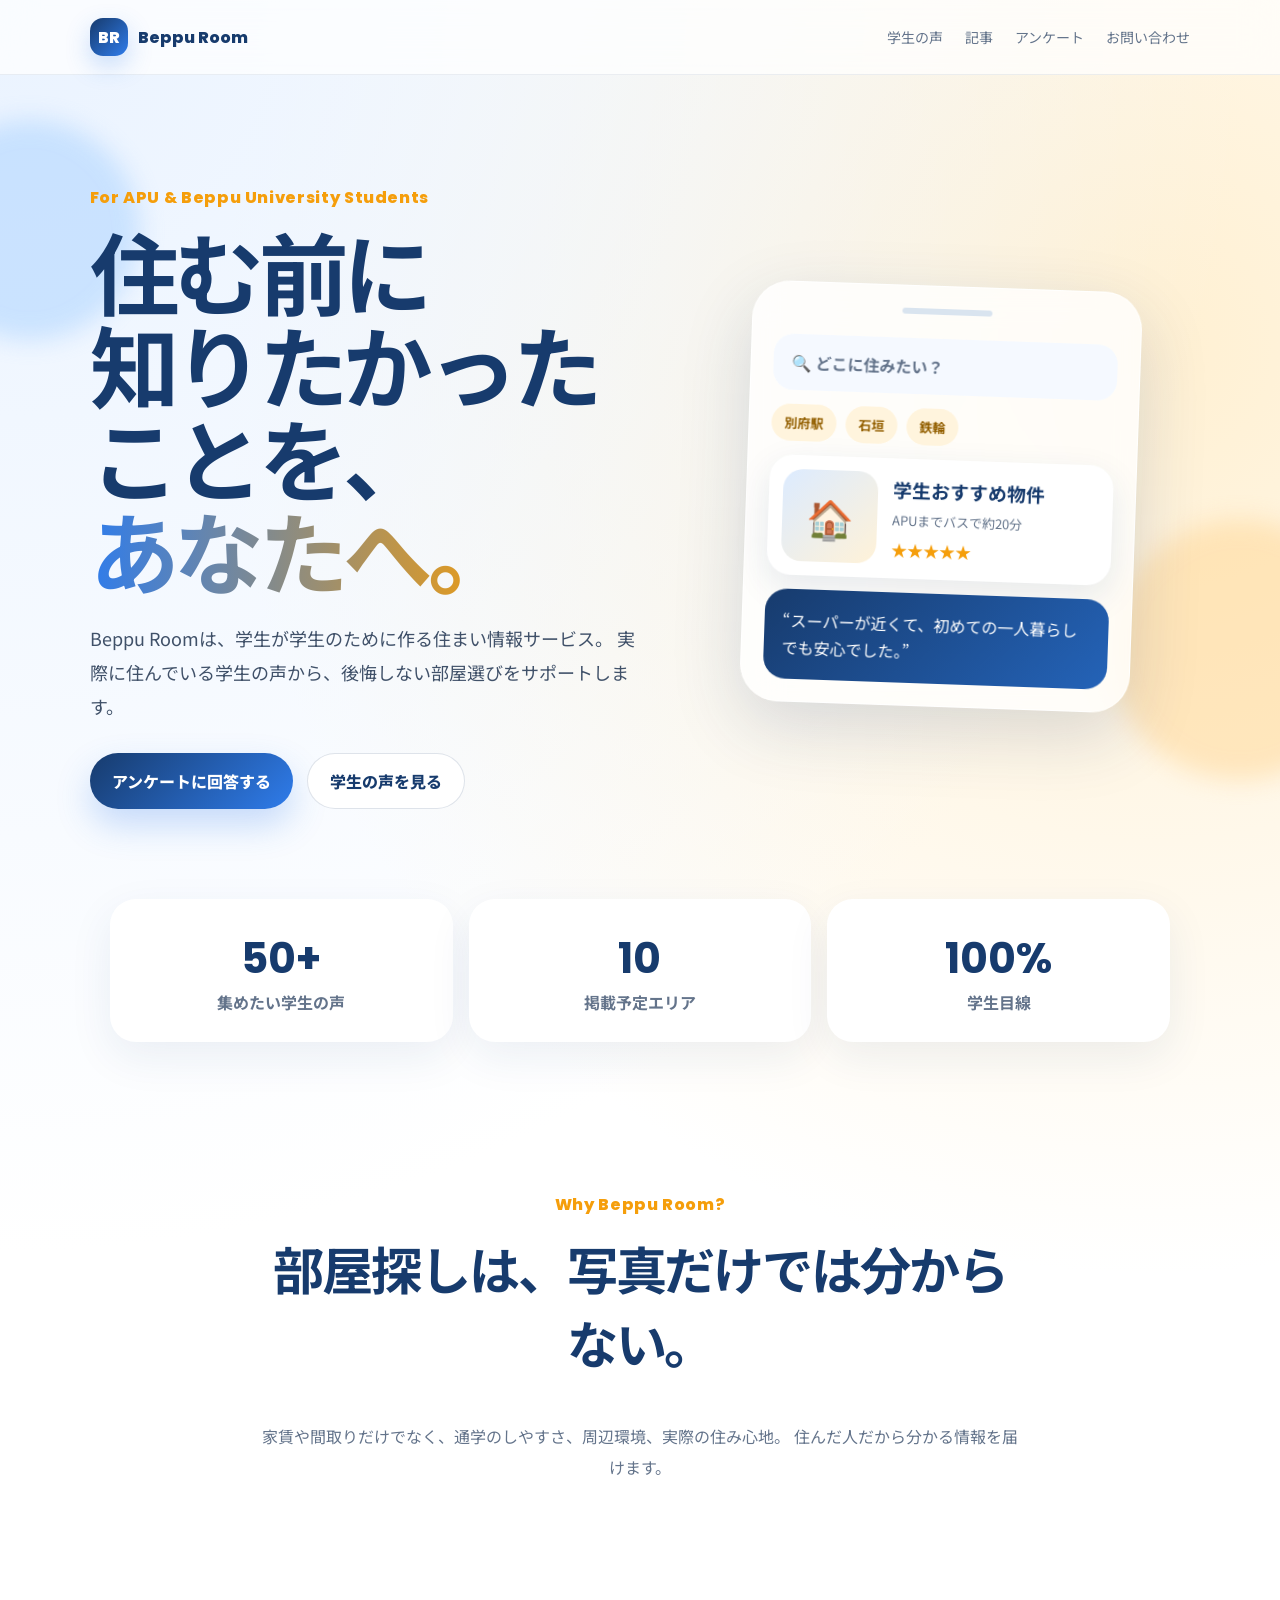
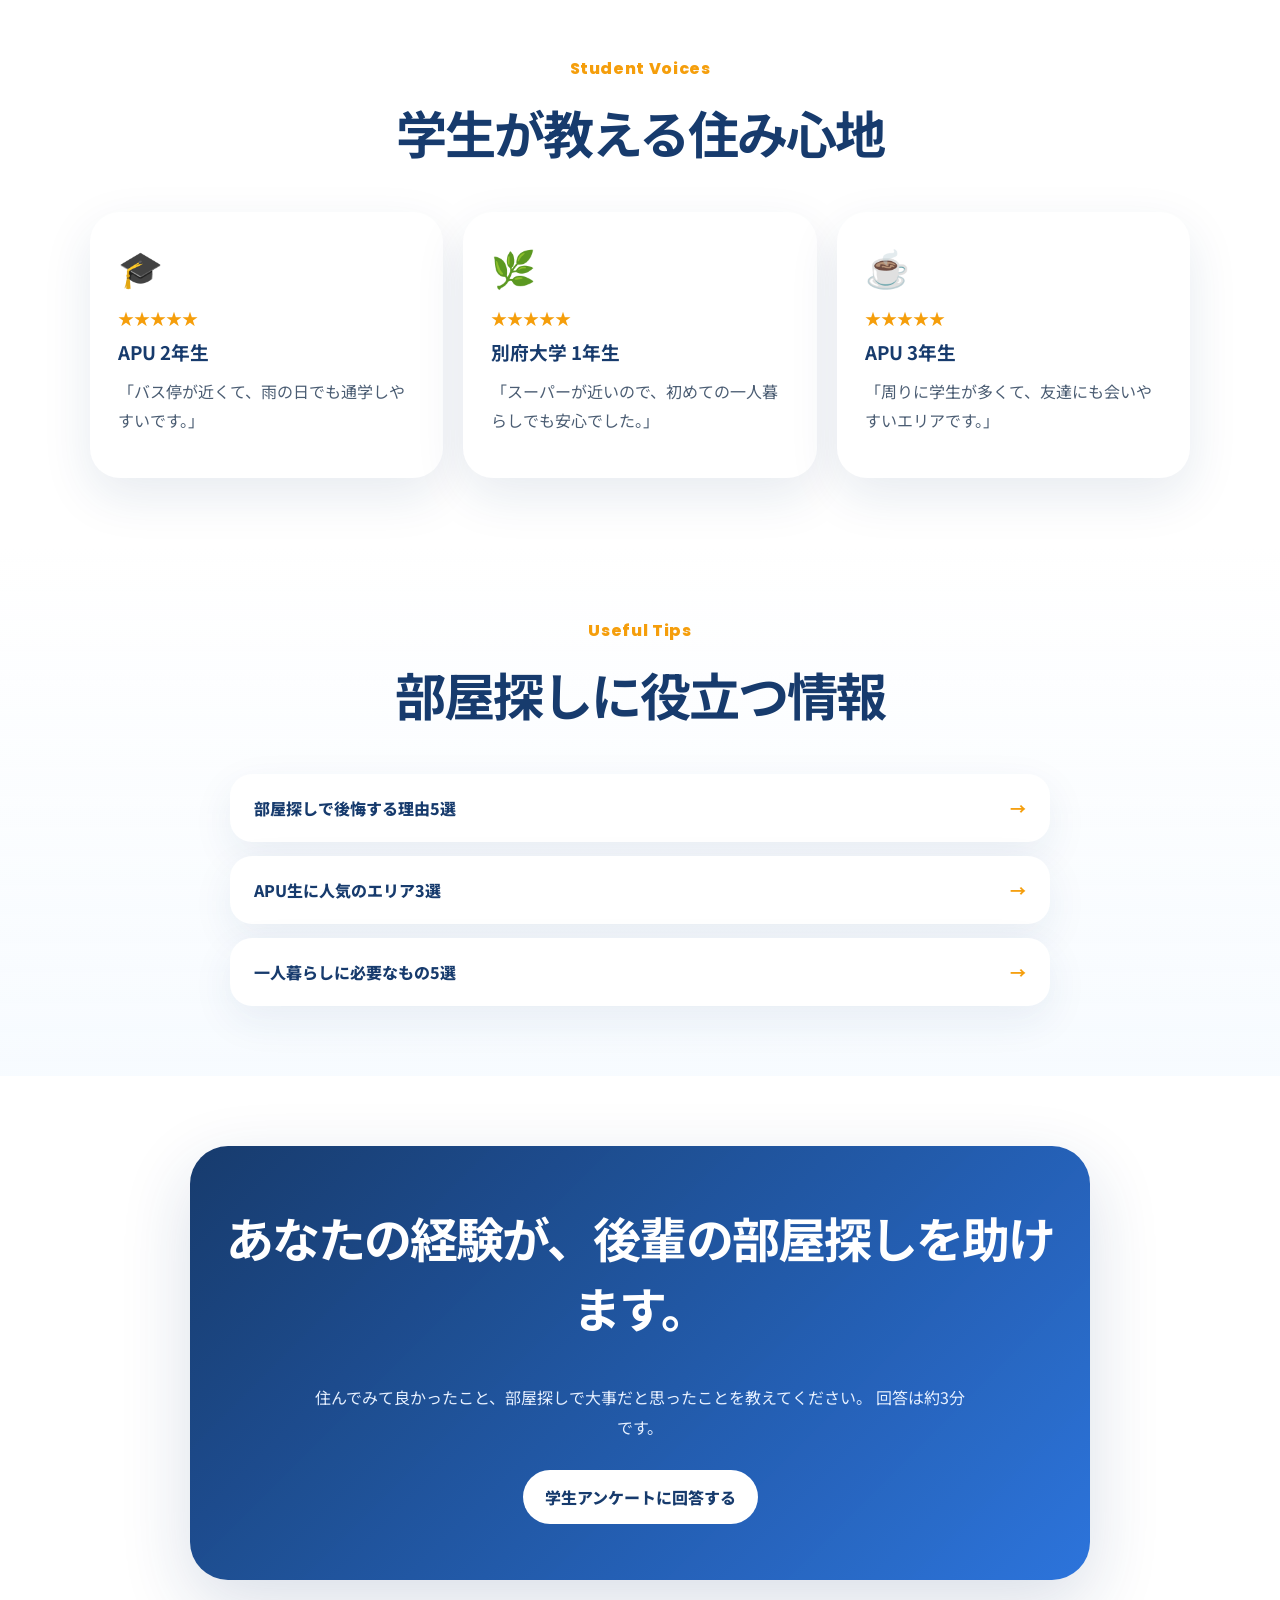
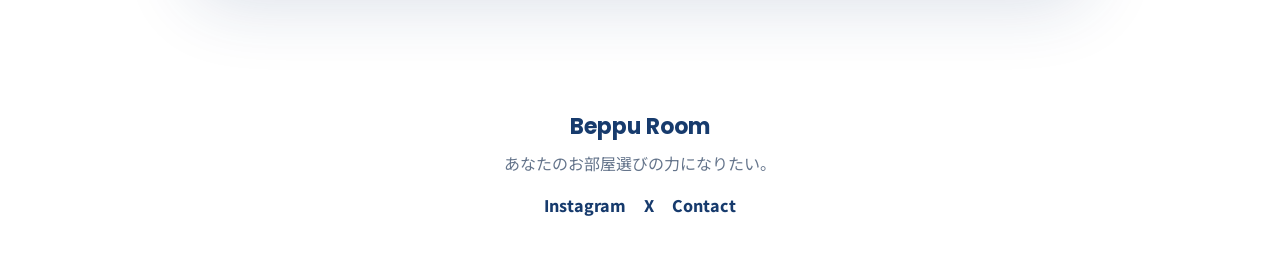
==== index.html @ f5c53315 "Update index.html" ====
<!DOCTYPE html>
<html lang="ja">
<head>
  <meta charset="UTF-8" />
  <meta name="viewport" content="width=device-width, initial-scale=1.0" />
  <title>Beppu Room｜学生が学生のために作る住まい情報サービス</title>
  <meta name="description" content="Beppu Roomは、APU生・別府大学生のための学生目線の住まい情報サービスです。実際に住んでいる学生の声をもとに、後悔しない部屋選びをサポートします。" />
  <link rel="preconnect" href="https://fonts.googleapis.com">
  <link rel="preconnect" href="https://fonts.gstatic.com" crossorigin>
  <link href="https://fonts.googleapis.com/css2?family=Noto+Sans+JP:wght@400;500;700;900&family=Poppins:wght@600;700;800&display=swap" rel="stylesheet">
  <link rel="stylesheet" href="style.css" />
</head>

<body>
  <div class="bg-orb orb-1"></div>
  <div class="bg-orb orb-2"></div>

  <header class="site-header">
    <a class="brand" href="#">
      <span class="brand-mark">BR</span>
      <span>Beppu Room</span>
    </a>
    <nav class="nav">
      <a href="#voices">学生の声</a>
      <a href="#articles">記事</a>
      <a href="#survey">アンケート</a>
    <a href="https://docs.google.com/forms/d/e/1FAIpQLScsuQRClnNTGpKtLTmwttToBFyuq8isGd-wOJEtZj_LaMJjyg/viewform" target="_blank">お問い合わせ</a>
    </nav>
  </header>

  <main>
    <section class="hero">
      <div class="hero-copy reveal">
        <p class="eyebrow">For APU & Beppu University Students</p>
        <h1>住む前に<br>知りたかったことを、<br><span>あなたへ。</span></h1>
        <p class="lead">
          Beppu Roomは、学生が学生のために作る住まい情報サービス。
          実際に住んでいる学生の声から、後悔しない部屋選びをサポートします。
        </p>
        <div class="hero-actions">
          <a class="btn primary" href="#survey">アンケートに回答する</a>
          <a class="btn ghost" href="#voices">学生の声を見る</a>
        </div>
      </div>

      <div class="hero-card reveal delay-1">
        <div class="mock-phone">
          <div class="phone-top"></div>
          <div class="search-box">🔍 どこに住みたい？</div>
          <div class="chips">
            <span>別府駅</span><span>石垣</span><span>鉄輪</span>
          </div>
          <div class="room-card">
            <div class="room-photo">🏠</div>
            <div>
              <h3>学生おすすめ物件</h3>
              <p>APUまでバスで約20分</p>
              <strong>★★★★★</strong>
            </div>
          </div>
          <div class="mini-voice">
            “スーパーが近くて、初めての一人暮らしでも安心でした。”
          </div>
        </div>
      </div>
    </section>

    <section class="stats reveal">
      <div><strong>50+</strong><span>集めたい学生の声</span></div>
      <div><strong>10</strong><span>掲載予定エリア</span></div>
      <div><strong>100%</strong><span>学生目線</span></div>
    </section>

    <section class="section" id="why">
      <div class="section-head reveal">
        <p class="eyebrow">Why Beppu Room?</p>
        <h2>部屋探しは、写真だけでは分からない。</h2>
        <p>
          家賃や間取りだけでなく、通学のしやすさ、周辺環境、実際の住み心地。
          住んだ人だから分かる情報を届けます。
        </p>
      </div>
    </section>

    <section class="section" id="voices">
      <div class="section-head reveal">
        <p class="eyebrow">Student Voices</p>
        <h2>学生が教える住み心地</h2>
      </div>

      <div class="voice-grid">
        <article class="voice-card reveal">
          <div class="avatar">🎓</div>
          <p class="stars">★★★★★</p>
          <h3>APU 2年生</h3>
          <p>「バス停が近くて、雨の日でも通学しやすいです。」</p>
        </article>

        <article class="voice-card reveal delay-1">
          <div class="avatar">🌿</div>
          <p class="stars">★★★★★</p>
          <h3>別府大学 1年生</h3>
          <p>「スーパーが近いので、初めての一人暮らしでも安心でした。」</p>
        </article>

        <article class="voice-card reveal delay-2">
          <div class="avatar">☕</div>
          <p class="stars">★★★★★</p>
          <h3>APU 3年生</h3>
          <p>「周りに学生が多くて、友達にも会いやすいエリアです。」</p>
        </article>
      </div>
    </section>

    <section class="section articles" id="articles">
      <div class="section-head reveal">
        <p class="eyebrow">Useful Tips</p>
        <h2>部屋探しに役立つ情報</h2>
      </div>

      <div class="article-list reveal">
        <a href="#">部屋探しで後悔する理由5選 <span>→</span></a>
        <a href="#">APU生に人気のエリア3選 <span>→</span></a>
        <a href="#">一人暮らしに必要なもの5選 <span>→</span></a>
      </div>
    </section>

    <section class="survey" id="survey">
      <div class="survey-box reveal">
        <h2>あなたの経験が、後輩の部屋探しを助けます。</h2>
        <p>
          住んでみて良かったこと、部屋探しで大事だと思ったことを教えてください。
          回答は約3分です。
        </p>
        <a class="btn primary" href="https://docs.google.com/forms/d/e/1FAIpQLSe6W5Lo5Qr8EbfXgJIFa2nky5WKXcqSsLE8jbORk5EnAZ9eaQ/viewform?usp=header" target="_blank" rel="noopener">
          学生アンケートに回答する
        </a>
      </div>
    </section>
  </main>

  <footer class="footer">
    <strong>Beppu Room</strong>
    <p>あなたのお部屋選びの力になりたい。</p>
    <div class="footer-links">
      <a href="https://www.instagram.com/" target="_blank" rel="noopener">Instagram</a>
      <a href="https://x.com/" target="_blank" rel="noopener">X</a>
      <a href="mailto:beppuroom0707@outlook.jp">Contact</a>
    </div>
  </footer>

  <script src="script.js"></script>
</body>
</html>
---- style.css ----
:root{
  --navy:#173B6D;
  --blue:#2F7CEB;
  --orange:#F59E0B;
  --cream:#FFF7EA;
  --text:#14213D;
  --muted:#64748B;
  --white:#fff;
  --shadow:0 24px 70px rgba(23,59,109,.16);
}

*{box-sizing:border-box}
html{scroll-behavior:smooth}
body{
  margin:0;
  font-family:"Noto Sans JP",sans-serif;
  color:var(--text);
  background:
    radial-gradient(circle at top left, #eaf3ff 0, transparent 34%),
    radial-gradient(circle at 90% 10%, #fff0d2 0, transparent 28%),
    #fff;
  overflow-x:hidden;
}

a{text-decoration:none;color:inherit}
.bg-orb{
  position:fixed;
  border-radius:999px;
  filter:blur(12px);
  opacity:.45;
  z-index:-1;
}
.orb-1{width:220px;height:220px;background:#9dccff;top:120px;left:-80px}
.orb-2{width:260px;height:260px;background:#ffd28a;right:-90px;bottom:120px}

.site-header{
  position:sticky;
  top:0;
  z-index:10;
  display:flex;
  justify-content:space-between;
  align-items:center;
  padding:18px 7vw;
  backdrop-filter:blur(18px);
  background:rgba(255,255,255,.72);
  border-bottom:1px solid rgba(23,59,109,.08);
}
.brand{
  display:flex;
  align-items:center;
  gap:10px;
  font-family:"Poppins",sans-serif;
  font-weight:800;
  color:var(--navy);
}
.brand-mark{
  width:38px;height:38px;
  display:grid;place-items:center;
  border-radius:13px;
  color:white;
  background:linear-gradient(135deg,var(--navy),var(--blue));
  box-shadow:0 10px 24px rgba(47,124,235,.25);
}
.nav{display:flex;gap:22px;font-size:14px;color:var(--muted)}
.nav a:hover{color:var(--navy)}

.hero{
  min-height:calc(100vh - 76px);
  display:grid;
  grid-template-columns:1.05fr .95fr;
  gap:50px;
  align-items:center;
  padding:70px 7vw 50px;
}
.eyebrow{
  margin:0 0 14px;
  color:var(--orange);
  font-family:"Poppins",sans-serif;
  font-weight:800;
  letter-spacing:.04em;
}
h1,h2,h3,p{margin-top:0}
h1{
  font-size:clamp(44px,7vw,92px);
  line-height:1.04;
  letter-spacing:-.06em;
  margin-bottom:24px;
  color:var(--navy);
}
h1 span{
  background:linear-gradient(90deg,var(--blue),var(--orange));
  -webkit-background-clip:text;
  color:transparent;
}
.lead{
  max-width:620px;
  font-size:18px;
  line-height:1.9;
  color:#405169;
  margin-bottom:30px;
}
.hero-actions{display:flex;gap:14px;flex-wrap:wrap}
.btn{
  display:inline-flex;
  align-items:center;
  justify-content:center;
  padding:15px 22px;
  border-radius:999px;
  font-weight:800;
  transition:.25s ease;
}
.btn.primary{
  color:white;
  background:linear-gradient(135deg,var(--navy),var(--blue));
  box-shadow:0 16px 34px rgba(47,124,235,.25);
}
.btn.ghost{
  background:white;
  border:1px solid rgba(23,59,109,.14);
  color:var(--navy);
}
.btn:hover{transform:translateY(-3px)}

.hero-card{display:flex;justify-content:center}
.mock-phone{
  width:min(390px,100%);
  border-radius:38px;
  padding:22px;
  background:rgba(255,255,255,.78);
  border:1px solid rgba(255,255,255,.9);
  box-shadow:var(--shadow);
  backdrop-filter:blur(20px);
  transform:rotate(2deg);
}
.phone-top{
  width:90px;height:6px;border-radius:99px;
  background:#d9e4ef;
  margin:0 auto 24px;
}
.search-box{
  padding:16px 18px;
  border-radius:20px;
  background:#f5f9ff;
  color:#64748B;
  font-weight:700;
}
.chips{display:flex;gap:9px;flex-wrap:wrap;margin:14px 0}
.chips span{
  padding:9px 13px;border-radius:999px;
  background:#fff4dd;color:#935f00;font-weight:700;font-size:13px;
}
.room-card{
  display:grid;
  grid-template-columns:95px 1fr;
  gap:15px;
  align-items:center;
  padding:14px;
  border-radius:24px;
  background:white;
  box-shadow:0 12px 35px rgba(23,59,109,.1);
}
.room-photo{
  height:92px;border-radius:20px;
  background:linear-gradient(135deg,#dcebff,#fff2d8);
  display:grid;place-items:center;
  font-size:38px;
}
.room-card h3{margin:0 0 8px;color:var(--navy)}
.room-card p{font-size:13px;color:var(--muted);margin:0 0 8px}
.room-card strong{color:var(--orange)}
.mini-voice{
  margin-top:14px;
  padding:18px;
  border-radius:22px;
  background:linear-gradient(135deg,var(--navy),#2463b8);
  color:white;
  line-height:1.7;
}

.stats{
  width:min(1060px,86vw);
  margin:0 auto 80px;
  display:grid;
  grid-template-columns:repeat(3,1fr);
  gap:16px;
}
.stats div{
  background:white;
  padding:28px;
  border-radius:26px;
  box-shadow:0 15px 44px rgba(23,59,109,.08);
  text-align:center;
}
.stats strong{
  display:block;
  font-family:"Poppins",sans-serif;
  font-size:42px;
  color:var(--navy);
}
.stats span{color:var(--muted);font-weight:700}

.section{padding:70px 7vw}
.section-head{
  max-width:760px;
  margin:0 auto 34px;
  text-align:center;
}
.section-head h2{
  font-size:clamp(30px,4vw,52px);
  color:var(--navy);
  letter-spacing:-.04em;
}
.section-head p:not(.eyebrow){
  color:var(--muted);
  line-height:1.9;
}

.voice-grid{
  display:grid;
  grid-template-columns:repeat(3,1fr);
  gap:20px;
}
.voice-card{
  background:white;
  border-radius:30px;
  padding:28px;
  box-shadow:0 18px 50px rgba(23,59,109,.1);
  transition:.25s ease;
}
.voice-card:hover{transform:translateY(-6px)}
.avatar{font-size:36px}
.stars{color:var(--orange);font-weight:900;margin:14px 0 8px}
.voice-card h3{color:var(--navy);margin-bottom:12px}
.voice-card p:last-child{color:#4b5d73;line-height:1.8}

.articles{
  background:linear-gradient(180deg,transparent,#f7fbff);
}
.article-list{
  width:min(820px,100%);
  margin:auto;
  display:grid;
  gap:14px;
}
.article-list a{
  display:flex;
  justify-content:space-between;
  align-items:center;
  padding:22px 24px;
  border-radius:22px;
  background:white;
  box-shadow:0 14px 40px rgba(23,59,109,.08);
  font-weight:800;
  color:var(--navy);
}
.article-list span{color:var(--orange)}

.survey{padding:70px 7vw 90px}
.survey-box{
  width:min(900px,100%);
  margin:auto;
  text-align:center;
  padding:56px 32px;
  border-radius:38px;
  background:
    linear-gradient(135deg,rgba(23,59,109,.92),rgba(47,124,235,.88)),
    var(--navy);
  color:white;
  box-shadow:var(--shadow);
}
.survey-box h2{
  font-size:clamp(28px,4vw,48px);
  letter-spacing:-.04em;
}
.survey-box p{max-width:660px;margin:0 auto 28px;line-height:1.9;color:#e6f0ff}
.survey-box .btn.primary{
  background:white;color:var(--navy);box-shadow:none;
}

.footer{
  padding:40px 7vw;
  text-align:center;
  color:var(--muted);
}
.footer strong{
  display:block;
  color:var(--navy);
  font-family:"Poppins",sans-serif;
  font-size:22px;
  margin-bottom:8px;
}
.footer-links{
  display:flex;
  justify-content:center;
  gap:18px;
  margin-top:18px;
}
.footer-links a{color:var(--navy);font-weight:800}

.reveal{
  opacity:0;
  transform:translateY(28px);
  transition:opacity .7s ease, transform .7s ease;
}
.reveal.active{
  opacity:1;
  transform:translateY(0);
}
.delay-1{transition-delay:.12s}
.delay-2{transition-delay:.24s}

@media (max-width:860px){
  .nav{display:none}
  .hero{
    grid-template-columns:1fr;
    padding-top:46px;
  }
  .hero-card{order:-1}
  .mock-phone{transform:none}
  .stats,.voice-grid{grid-template-columns:1fr}
  .stats{margin-bottom:40px}
  .site-header{padding:14px 5vw}
  .section,.survey{padding-left:5vw;padding-right:5vw}
}
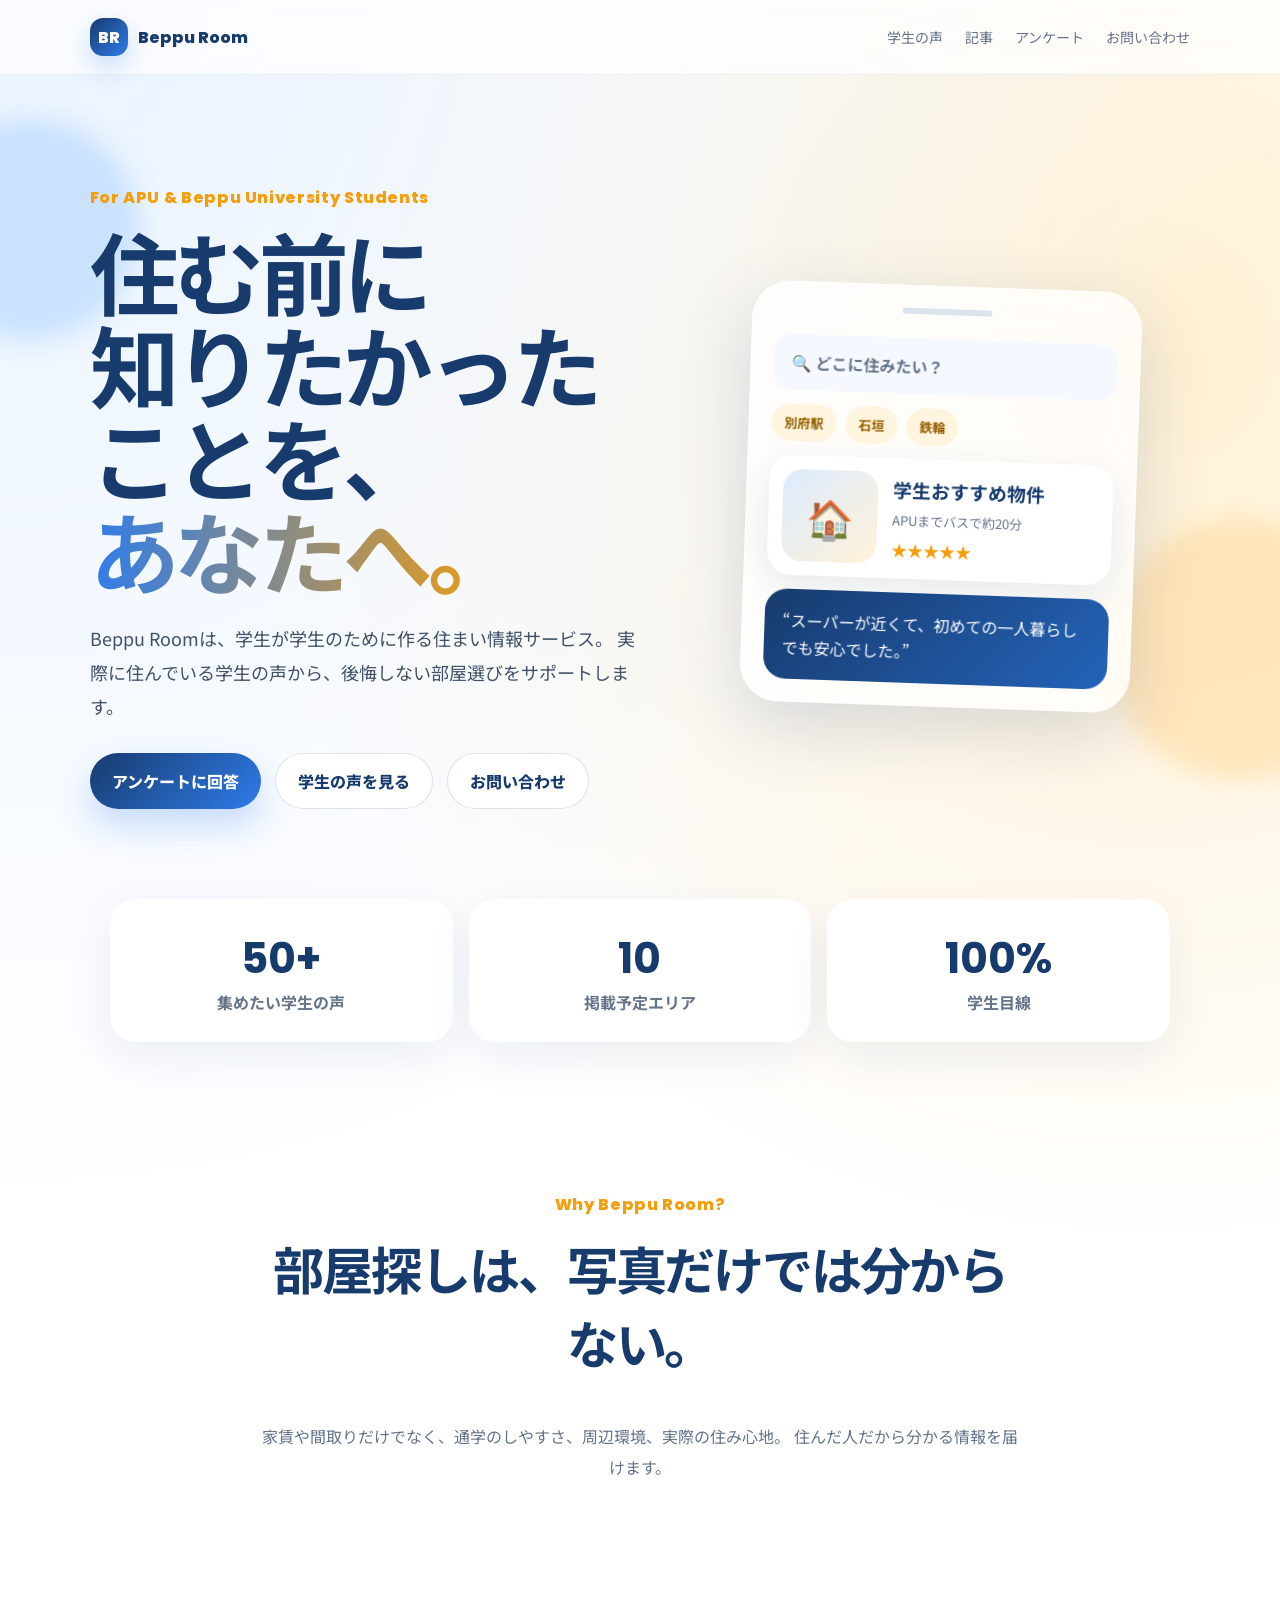
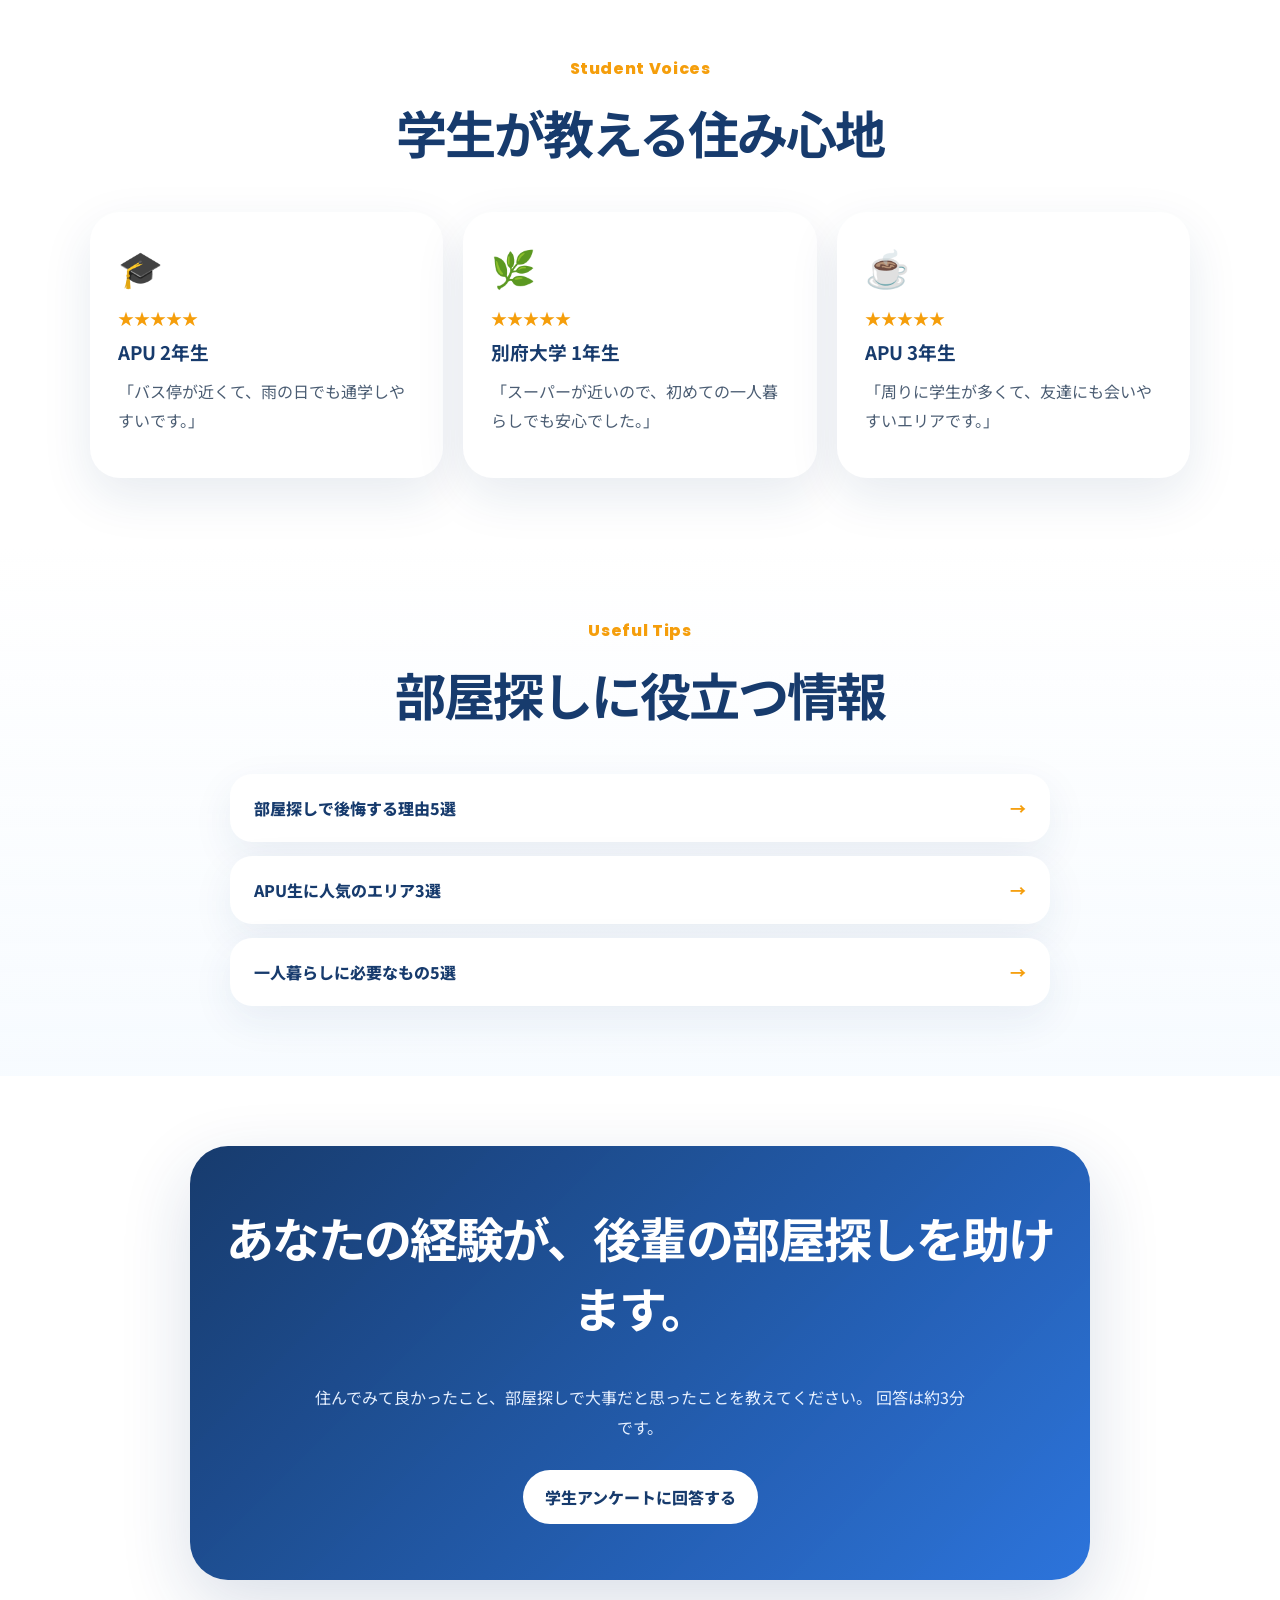
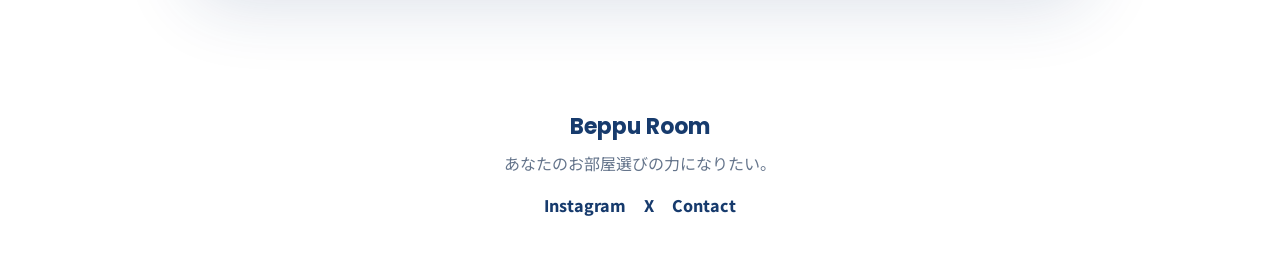
==== commit 246dd6ae: "お問い合わせボタンを追加" ====
--- a/index.html
+++ b/index.html
@@ -24,7 +24,7 @@
       <a href="#voices">学生の声</a>
       <a href="#articles">記事</a>
       <a href="#survey">アンケート</a>
-    <a href="https://docs.google.com/forms/d/e/1FAIpQLScsuQRClnNTGpKtLTmwttToBFyuq8isGd-wOJEtZj_LaMJjyg/viewform" target="_blank">お問い合わせ</a>
+ <a href="https://docs.google.com/forms/d/e/1FAIpQLScsuQRClnNTGpKtLTmwttToBFyuq8isGd-wOJEtZj_LaMJjyg/viewform" target="_blank">お問い合わせ</a>
     </nav>
   </header>
 
@@ -37,10 +37,13 @@
           Beppu Roomは、学生が学生のために作る住まい情報サービス。
           実際に住んでいる学生の声から、後悔しない部屋選びをサポートします。
         </p>
-        <div class="hero-actions">
-          <a class="btn primary" href="#survey">アンケートに回答する</a>
-          <a class="btn ghost" href="#voices">学生の声を見る</a>
-        </div>
+      <div class="hero-actions">
+    <a class="btn primary" href="#survey">アンケートに回答</a>
+    <a class="btn ghost" href="#voices">学生の声を見る</a>
+    <a class="btn ghost" href="https://docs.google.com/forms/d/e/1FAIpQLScsuQRClnNTGpKtLTmwttToBFyuq8isGd-wOJEtZj_LaMJjyg/viewform" target="_blank">
+        お問い合わせ
+    </a>
+</div>
       </div>
 
       <div class="hero-card reveal delay-1">
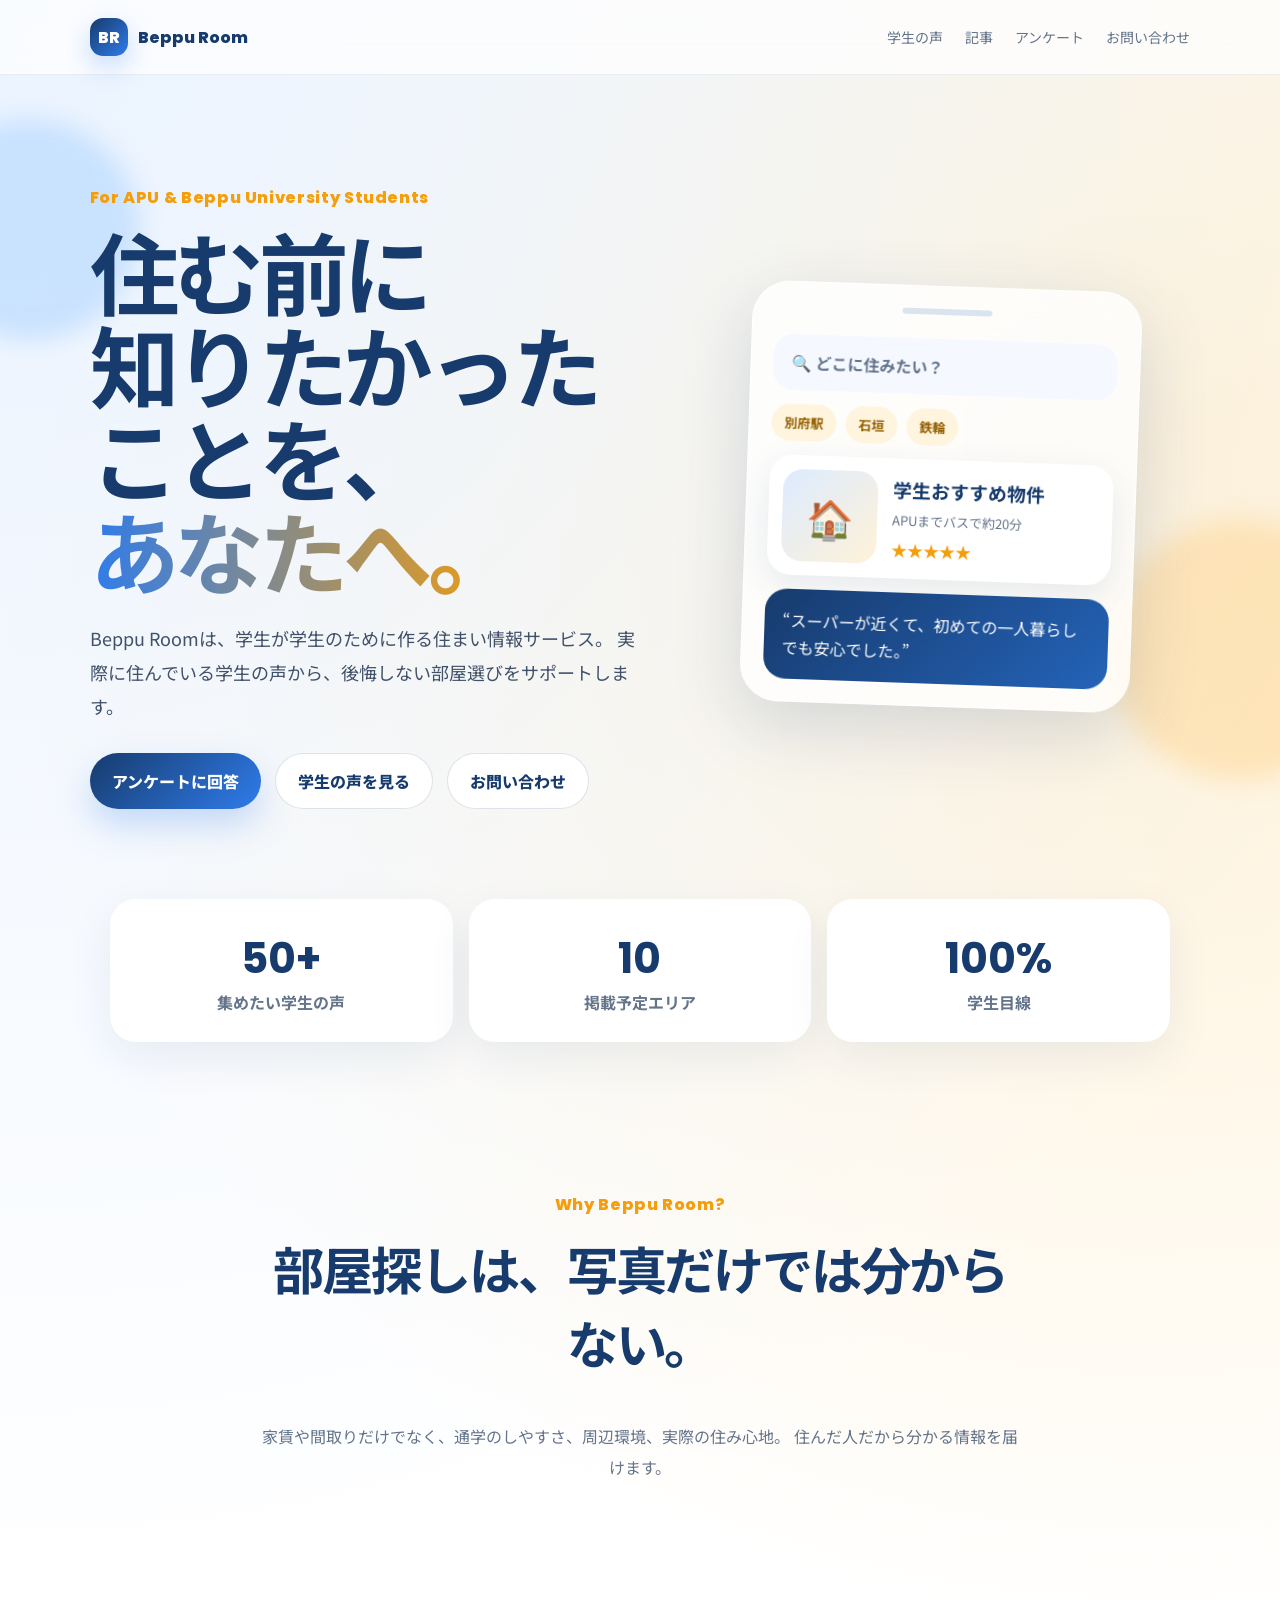
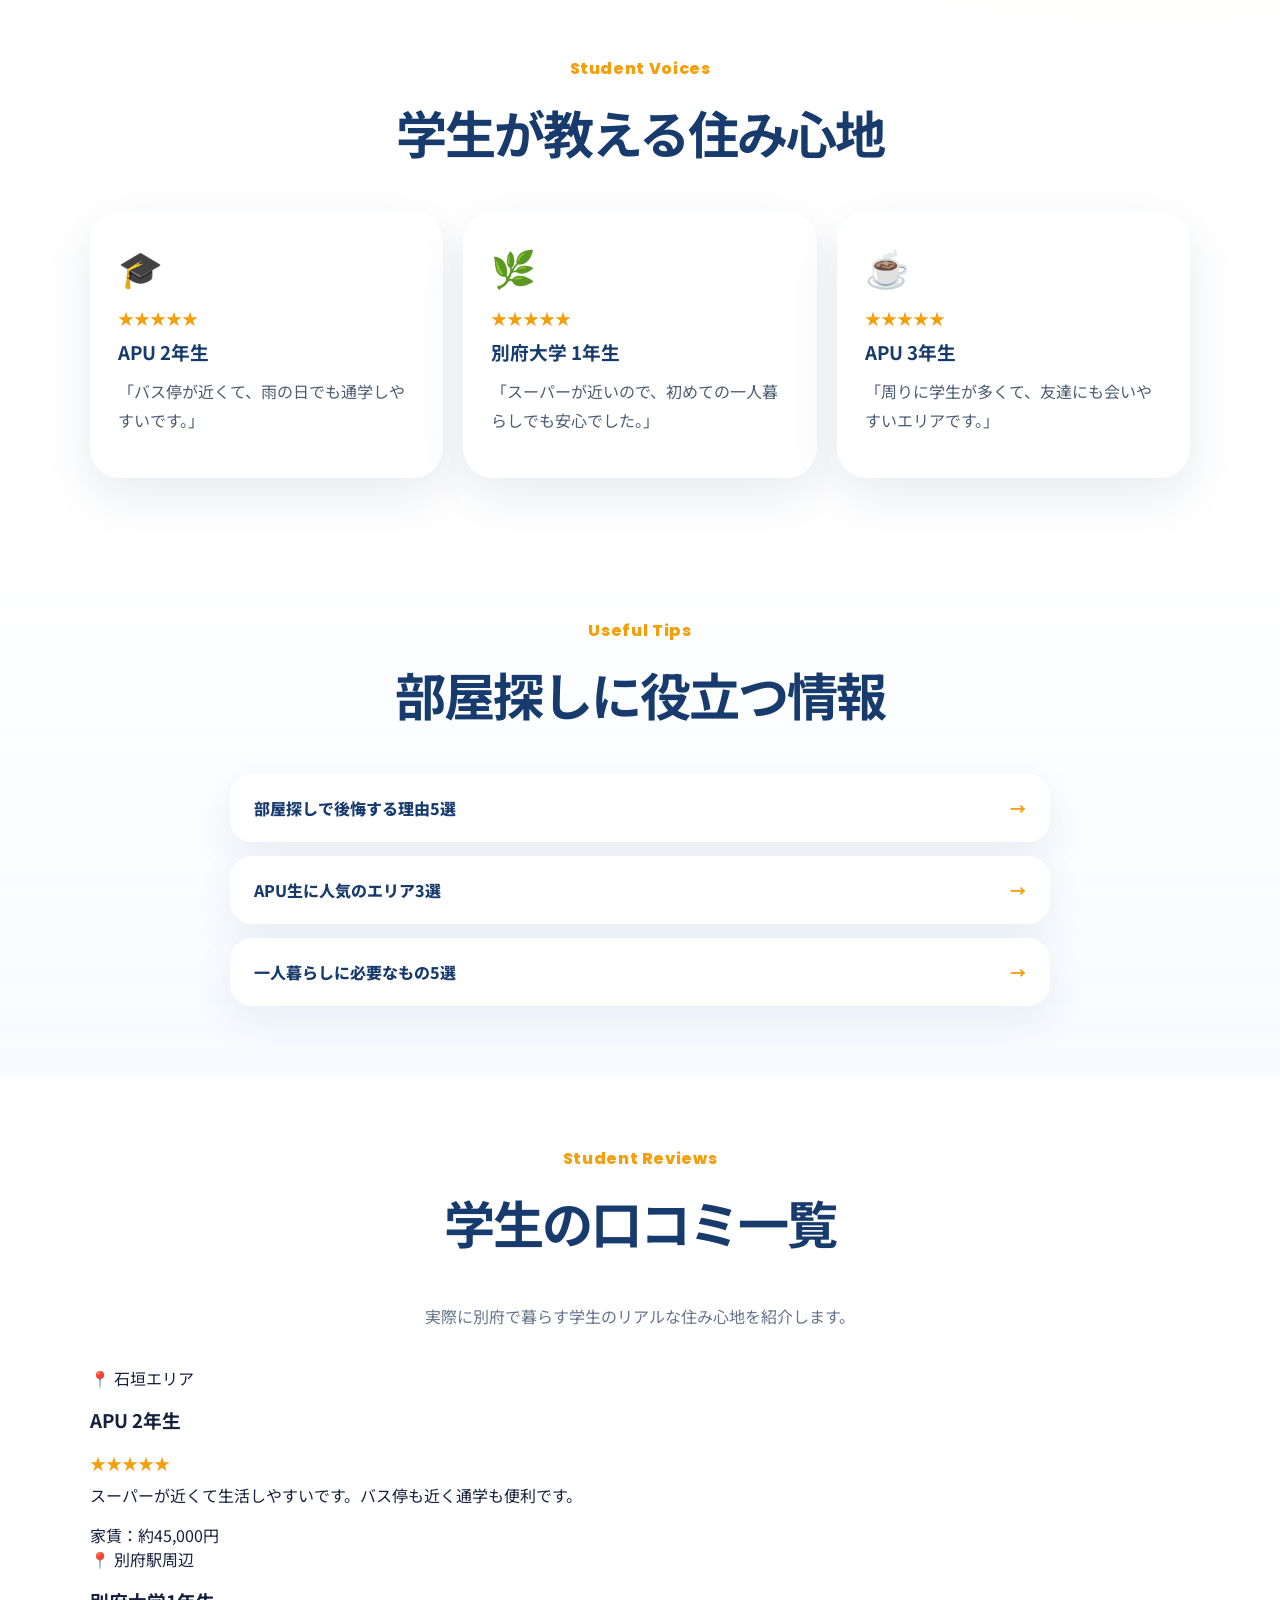
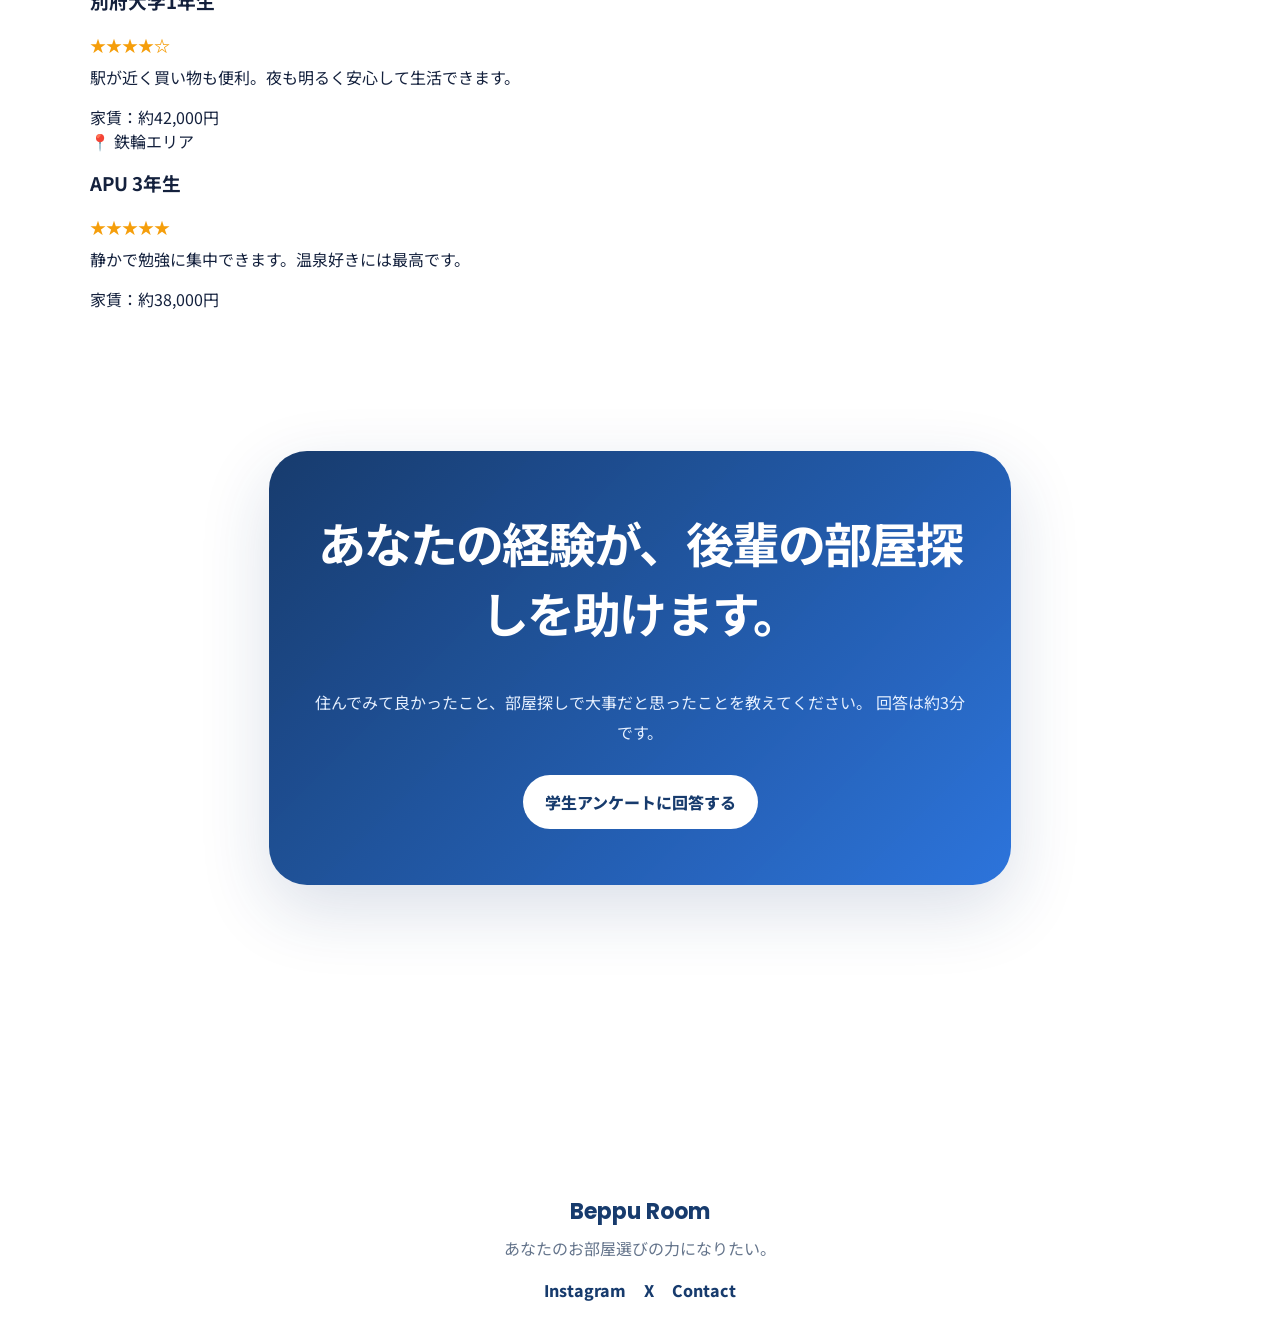
==== commit 787bd650: "学生口コミ一覧を追加" ====
--- a/index.html
+++ b/index.html
@@ -128,6 +128,47 @@
       </div>
     </section>
 
+  
+
+<section class="survey" id="survey">
+
+<section class="reviews" id="reviews">
+  <div class="section-head reveal">
+    <p class="eyebrow">Student Reviews</p>
+    <h2>学生の口コミ一覧</h2>
+    <p>実際に別府で暮らす学生のリアルな住み心地を紹介します。</p>
+  </div>
+
+  <div class="review-grid reveal">
+    <article class="review-card">
+      <p class="review-area">📍 石垣エリア</p>
+      <h3>APU 2年生</h3>
+      <p class="stars">★★★★★</p>
+      <p>スーパーが近くて生活しやすいです。バス停も近く通学も便利です。</p>
+      <span>家賃：約45,000円</span>
+    </article>
+
+    <article class="review-card">
+      <p class="review-area">📍 別府駅周辺</p>
+      <h3>別府大学1年生</h3>
+      <p class="stars">★★★★☆</p>
+      <p>駅が近く買い物も便利。夜も明るく安心して生活できます。</p>
+      <span>家賃：約42,000円</span>
+    </article>
+
+    <article class="review-card">
+      <p class="review-area">📍 鉄輪エリア</p>
+      <h3>APU 3年生</h3>
+      <p class="stars">★★★★★</p>
+      <p>静かで勉強に集中できます。温泉好きには最高です。</p>
+      <span>家賃：約38,000円</span>
+    </article>
+
+
+  </div>
+</section>
+
+<section class="survey" id="survey">
     <section class="survey" id="survey">
       <div class="survey-box reveal">
         <h2>あなたの経験が、後輩の部屋探しを助けます。</h2>
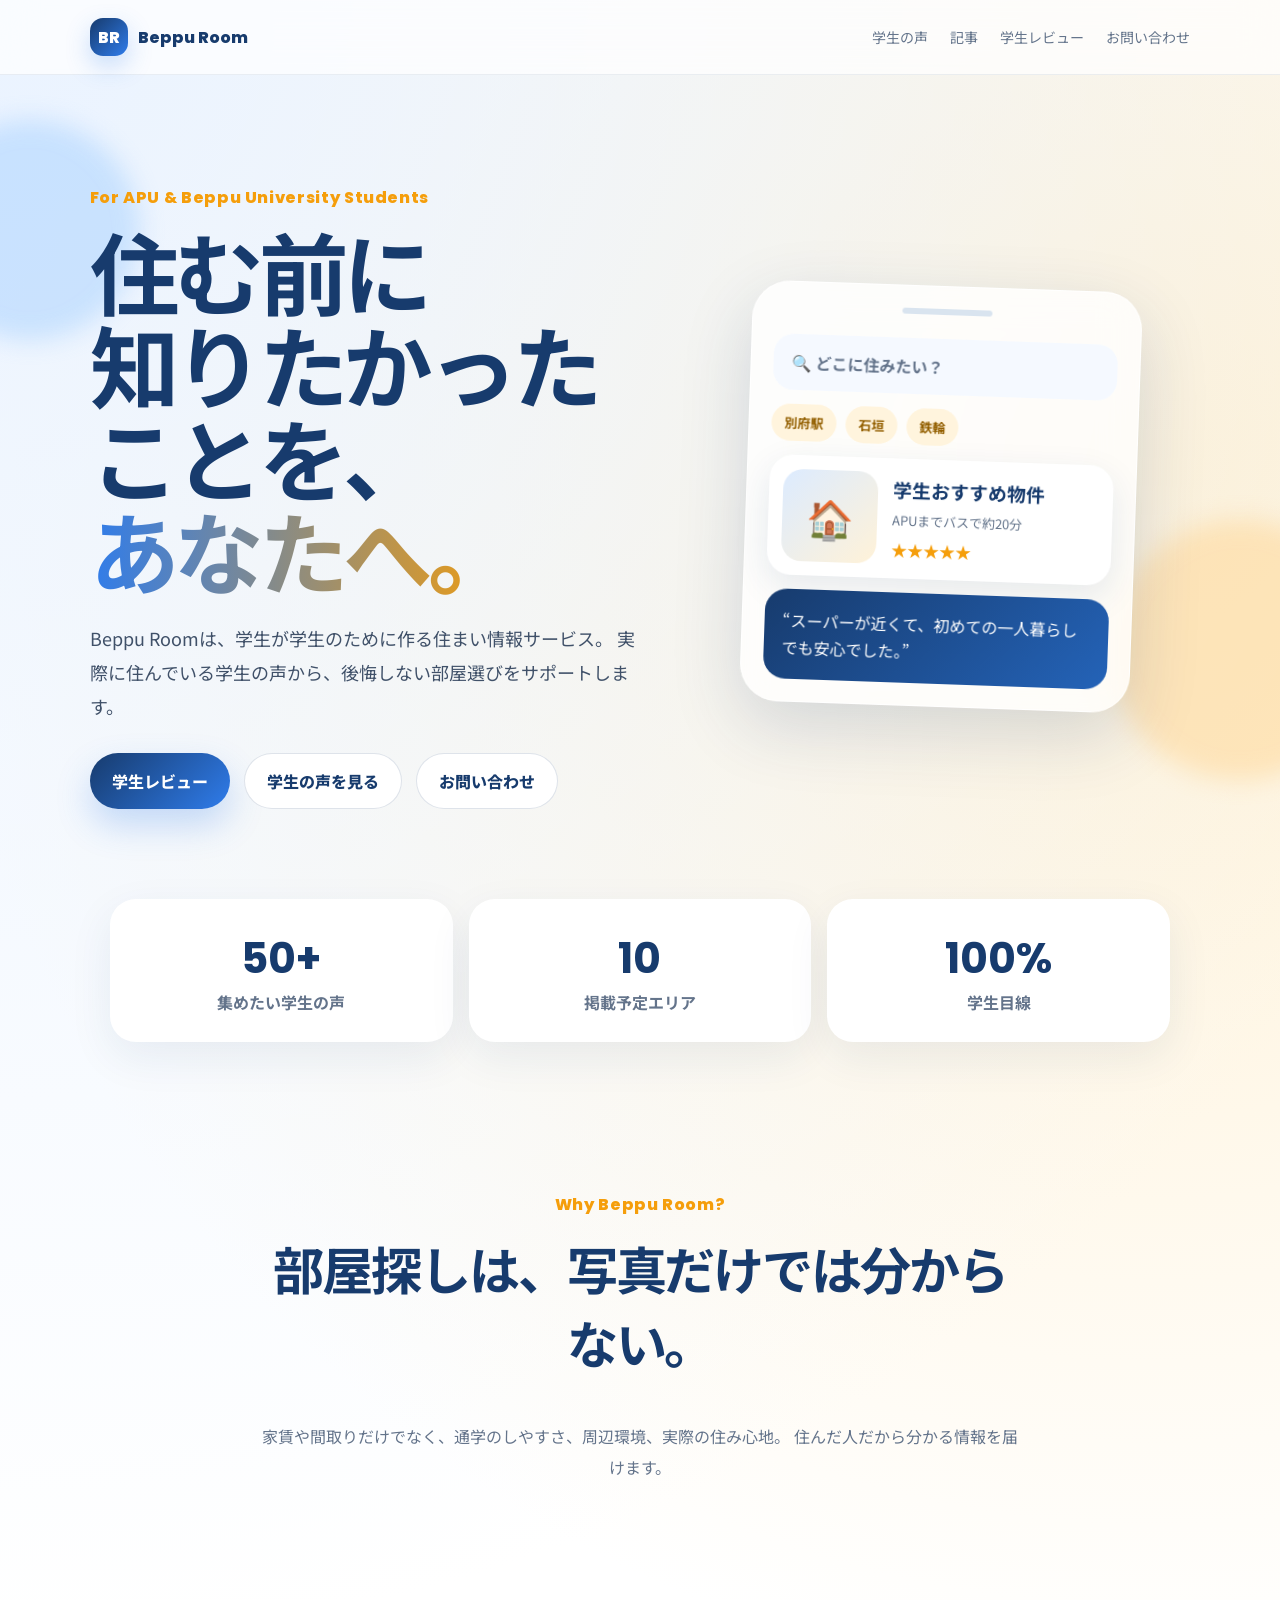
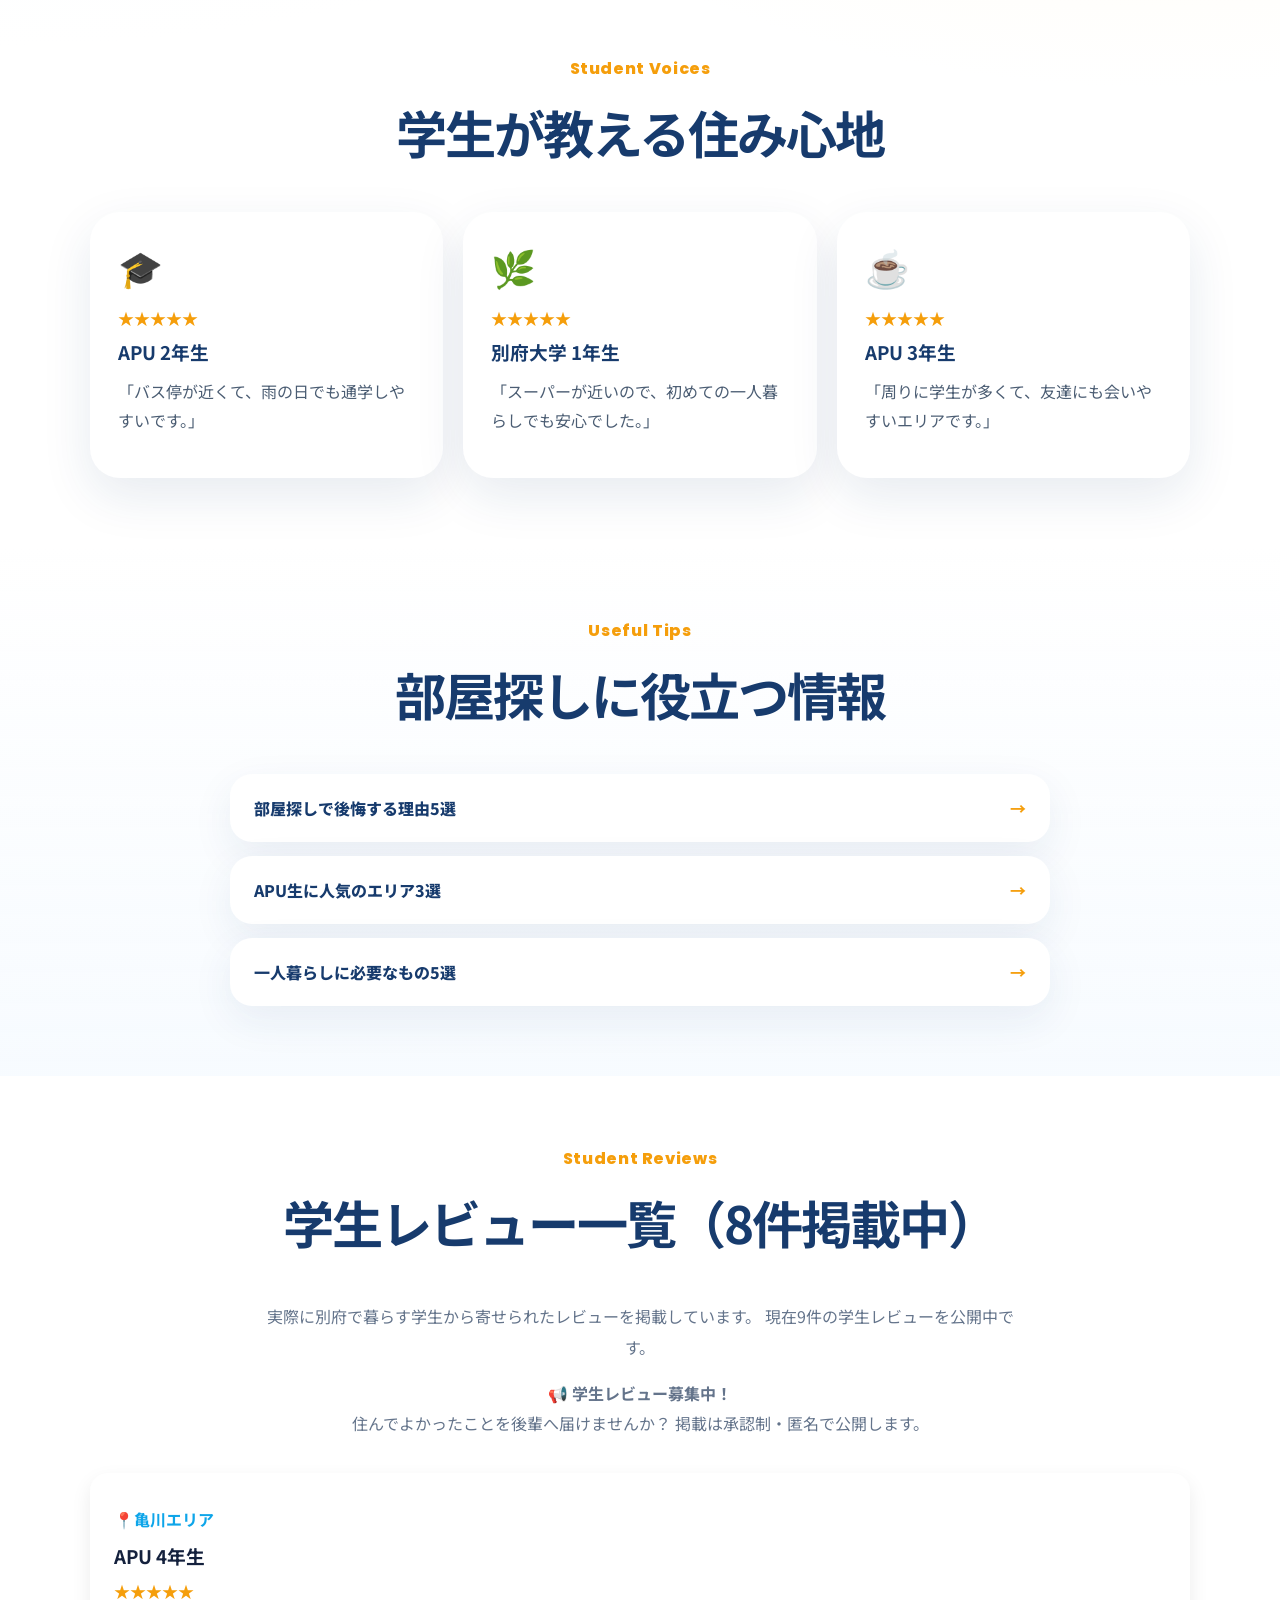
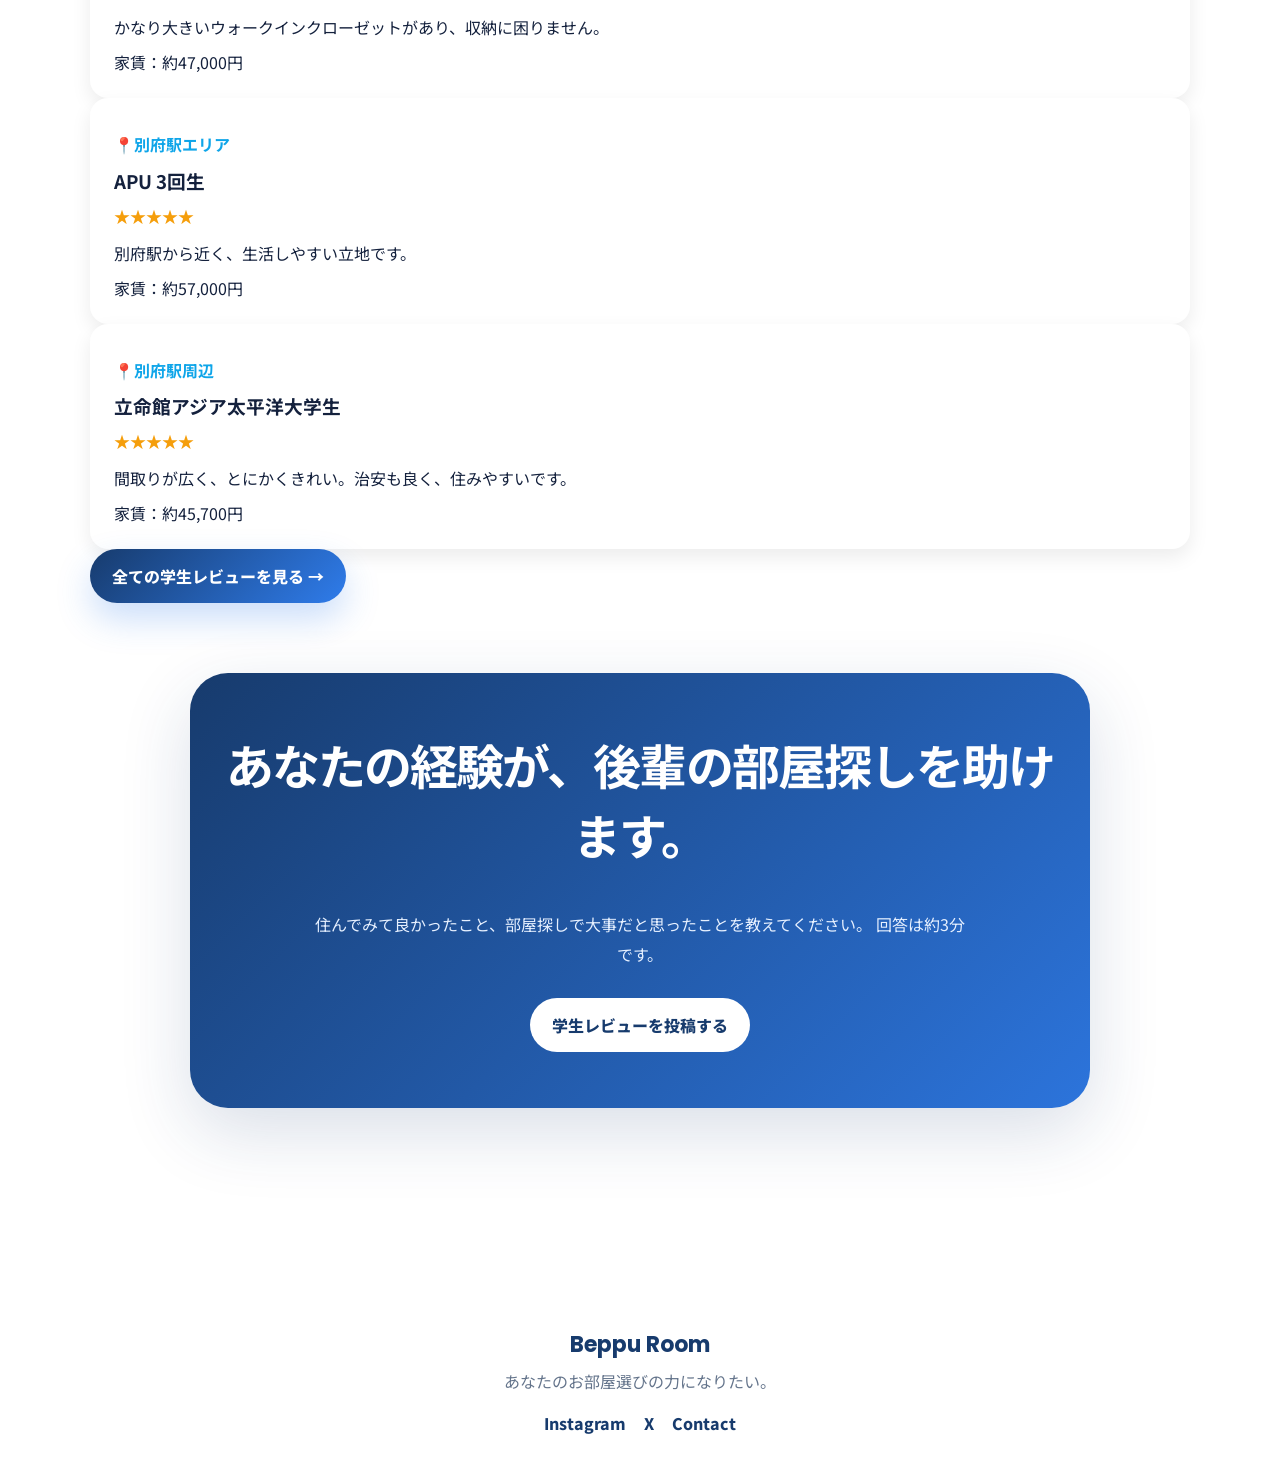
==== commit aa408d3e: "Google Analytics導入・学生レビュー更新" ====
--- a/index.html
+++ b/index.html
@@ -9,6 +9,15 @@
   <link rel="preconnect" href="https://fonts.gstatic.com" crossorigin>
   <link href="https://fonts.googleapis.com/css2?family=Noto+Sans+JP:wght@400;500;700;900&family=Poppins:wght@600;700;800&display=swap" rel="stylesheet">
   <link rel="stylesheet" href="style.css" />
+  <!-- Google tag (gtag.js) -->
+<script async src="https://www.googletagmanager.com/gtag/js?id=G-DF608ZEVSL"></script>
+<script>
+  window.dataLayer = window.dataLayer || [];
+  function gtag(){dataLayer.push(arguments);}
+  gtag('js', new Date());
+
+  gtag('config', 'G-DF608ZEVSL');
+</script>
 </head>
 
 <body>
@@ -23,7 +32,7 @@
     <nav class="nav">
       <a href="#voices">学生の声</a>
       <a href="#articles">記事</a>
-      <a href="#survey">アンケート</a>
+      <a href="#survey">学生レビュー</a>
  <a href="https://docs.google.com/forms/d/e/1FAIpQLScsuQRClnNTGpKtLTmwttToBFyuq8isGd-wOJEtZj_LaMJjyg/viewform" target="_blank">お問い合わせ</a>
     </nav>
   </header>
@@ -38,7 +47,7 @@
           実際に住んでいる学生の声から、後悔しない部屋選びをサポートします。
         </p>
       <div class="hero-actions">
-    <a class="btn primary" href="#survey">アンケートに回答</a>
+    <a class="btn primary" href="#survey">学生レビュー</a>
     <a class="btn ghost" href="#voices">学生の声を見る</a>
     <a class="btn ghost" href="https://docs.google.com/forms/d/e/1FAIpQLScsuQRClnNTGpKtLTmwttToBFyuq8isGd-wOJEtZj_LaMJjyg/viewform" target="_blank">
         お問い合わせ
@@ -135,41 +144,56 @@
 <section class="reviews" id="reviews">
   <div class="section-head reveal">
     <p class="eyebrow">Student Reviews</p>
-    <h2>学生の口コミ一覧</h2>
-    <p>実際に別府で暮らす学生のリアルな住み心地を紹介します。</p>
+   <h2>学生レビュー一覧（8件掲載中）</h2>
+    <p>
+実際に別府で暮らす学生から寄せられたレビューを掲載しています。
+現在9件の学生レビューを公開中です。<p>
+<strong>📢 学生レビュー募集中！</strong><br>
+住んでよかったことを後輩へ届けませんか？
+掲載は承認制・匿名で公開します。
+</p>
+</p>
   </div>
 
   <div class="review-grid reveal">
     <article class="review-card">
-      <p class="review-area">📍 石垣エリア</p>
-      <h3>APU 2年生</h3>
-      <p class="stars">★★★★★</p>
-      <p>スーパーが近くて生活しやすいです。バス停も近く通学も便利です。</p>
-      <span>家賃：約45,000円</span>
+     <p class="review-area">📍亀川エリア</p>
+<h3>APU 4年生</h3>
+<p class="stars">★★★★★</p>
+<p>
+かなり大きいウォークインクローゼットがあり、収納に困りません。
+</p>
+<span>家賃：約47,000円</span>
     </article>
 
+   <article class="review-card">
+  <p class="review-area">📍別府駅エリア</p>
+  <h3>APU 3回生</h3>
+  <p class="stars">★★★★★</p>
+
+  <p>
+    別府駅から近く、生活しやすい立地です。
+  </p>
+
+  <span>家賃：約57,000円</span>
+</article>
+
     <article class="review-card">
-      <p class="review-area">📍 別府駅周辺</p>
-      <h3>別府大学1年生</h3>
-      <p class="stars">★★★★☆</p>
-      <p>駅が近く買い物も便利。夜も明るく安心して生活できます。</p>
-      <span>家賃：約42,000円</span>
-    </article>
-
-    <article class="review-card">
-      <p class="review-area">📍 鉄輪エリア</p>
-      <h3>APU 3年生</h3>
-      <p class="stars">★★★★★</p>
-      <p>静かで勉強に集中できます。温泉好きには最高です。</p>
-      <span>家賃：約38,000円</span>
-    </article>
-
-
-  </div>
-</section>
+  <p class="review-area">📍別府駅周辺</p>
+  <h3>立命館アジア太平洋大学生</h3>
+  <p class="stars">★★★★★</p>
+
+  <p>
+    間取りが広く、とにかくきれい。治安も良く、住みやすいです。
+  </p>
+<span>家賃：約45,700円</span>
+</article>
+
+<a class="btn primary" href="reviews.html">
+    全ての学生レビューを見る →
+</a>
 
 <section class="survey" id="survey">
-    <section class="survey" id="survey">
       <div class="survey-box reveal">
         <h2>あなたの経験が、後輩の部屋探しを助けます。</h2>
         <p>
@@ -177,7 +201,7 @@
           回答は約3分です。
         </p>
         <a class="btn primary" href="https://docs.google.com/forms/d/e/1FAIpQLSe6W5Lo5Qr8EbfXgJIFa2nky5WKXcqSsLE8jbORk5EnAZ9eaQ/viewform?usp=header" target="_blank" rel="noopener">
-          学生アンケートに回答する
+          学生レビューを投稿する
         </a>
       </div>
     </section>
--- a/style.css
+++ b/style.css
@@ -322,3 +322,29 @@
   .site-header{padding:14px 5vw}
   .section,.survey{padding-left:5vw;padding-right:5vw}
 }
+.review-card{
+    background:#fff;
+    border-radius:18px;
+    padding:24px;
+    box-shadow:0 8px 20px rgba(0,0,0,.08);
+}
+
+.review-area{
+    color:#0ea5e9;
+    font-weight:700;
+}
+
+.review-card h3{
+    margin:8px 0;
+}
+
+.review-card p{
+    margin:8px 0;
+    line-height:1.8;
+}
+
+.review-date{
+    margin-top:15px;
+    font-size:14px;
+    color:#777;
+}
